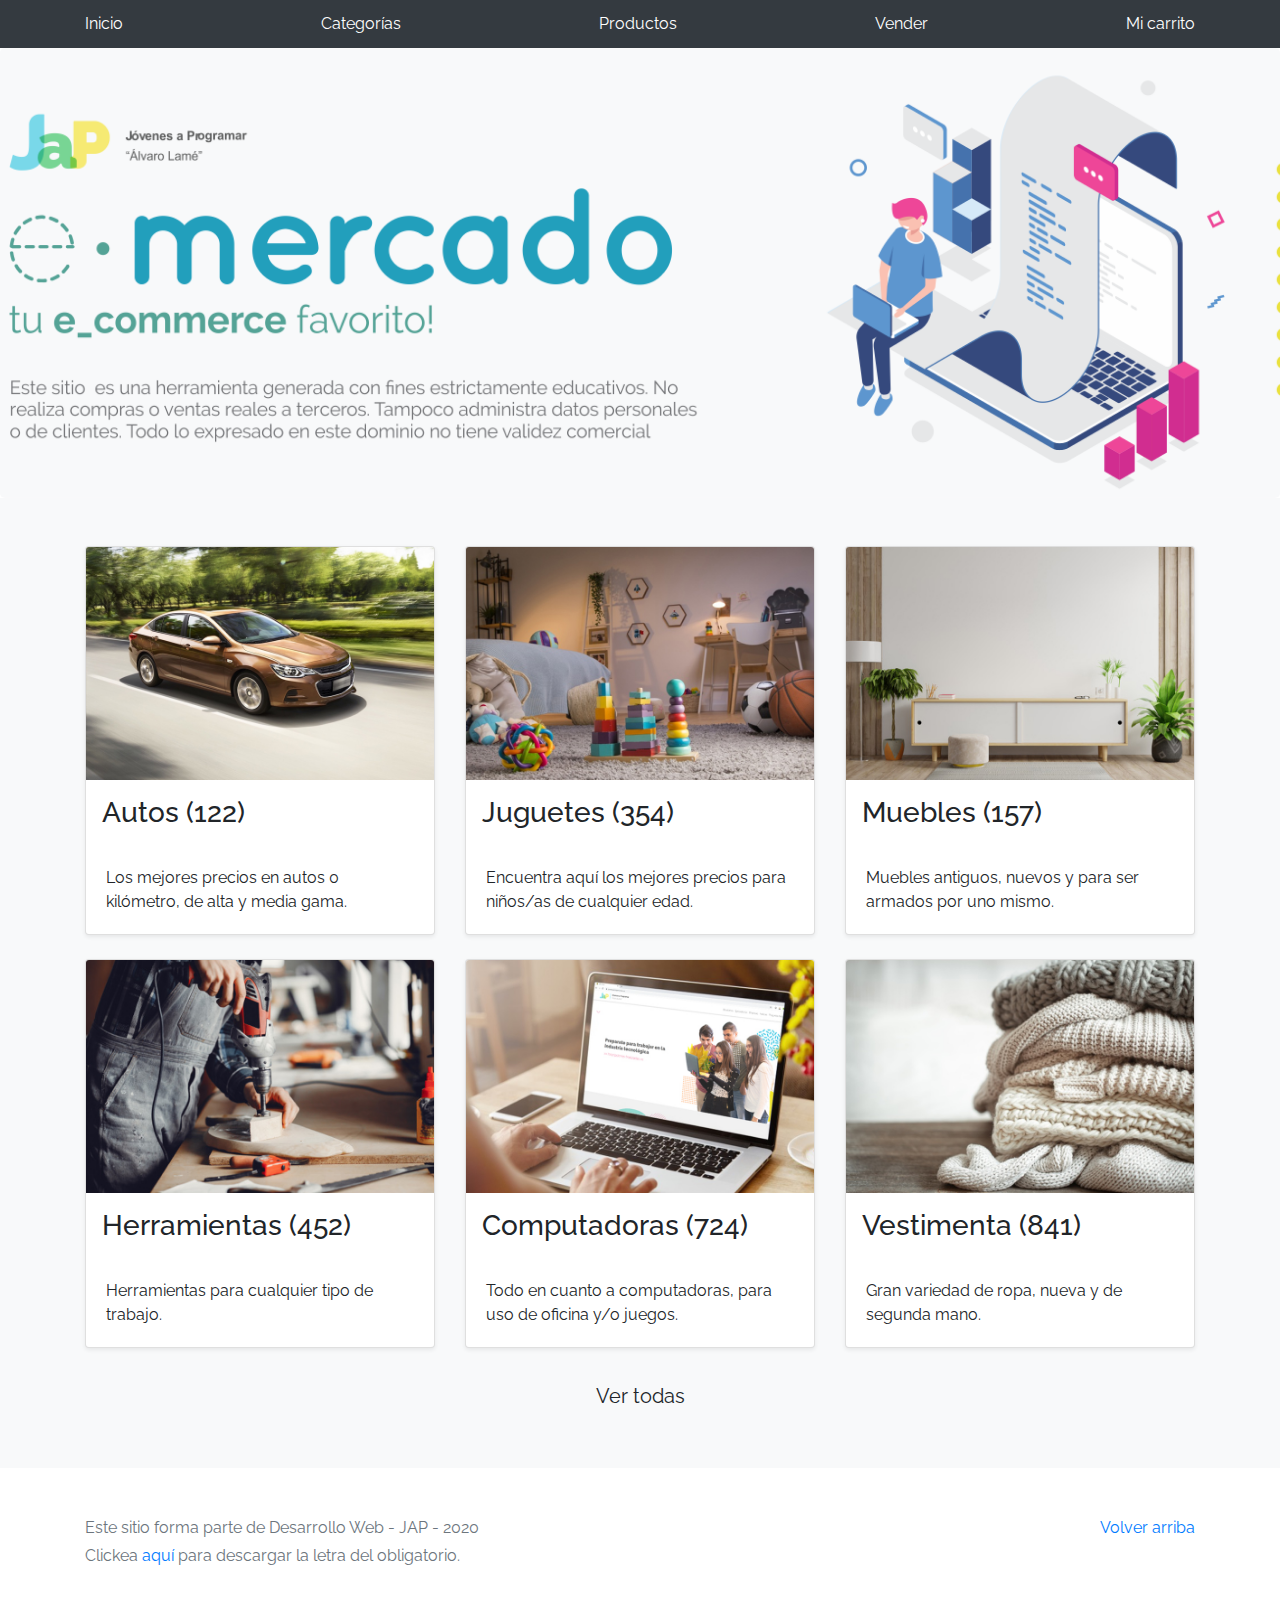
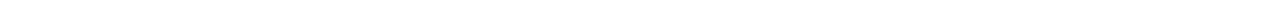
==== index.html @ 8ad5f5ff "Entrega 0" ====
<!DOCTYPE html>
<!-- saved from url=(0049)https://getbootstrap.com/docs/4.3/examples/album/ -->
<html lang="en">
  <head>
    <meta http-equiv="Content-Type" content="text/html; charset=UTF-8">
    <meta name="viewport" content="width=device-width, initial-scale=1, shrink-to-fit=no">
    <meta name="description" content="">
    <title>eMercado - Todo lo que busques está aquí</title>

    <link rel="canonical" href="https://getbootstrap.com/docs/4.3/examples/album/">
    <link href="https://fonts.googleapis.com/css?family=Raleway:300,300i,400,400i,700,700i,900,900i" rel="stylesheet">
    <!-- Bootstrap core CSS -->
    <link href="css/bootstrap.min.css" rel="stylesheet">
    <link href="css/styles.css" rel="stylesheet">
  </head>
  <body>
    <nav class="site-header sticky-top py-1 bg-dark">
      <div class="container d-flex flex-column flex-md-row justify-content-between">
        <a class="py-2 d-none d-md-inline-block" href="index.html">Inicio</a>
        <a class="py-2 d-none d-md-inline-block" href="categories.html">Categorías</a>
        <a class="py-2 d-none d-md-inline-block" href="products.html">Productos</a>
        <a class="py-2 d-none d-md-inline-block" href="sell.html">Vender</a>
        <a class="py-2 d-none d-md-inline-block" href="cart.html">Mi carrito</a>
      </div>
    </nav>
    <main role="main">
      <section class="jumbotron text-center">
        <div class="m-5">
          <h1></h1>
        </div>
      </section>
      <div class="album py-5 bg-light">
        <div class="container">
          <div class="row">
            <div class="col-md-4">
              <a href="categories.html" class="card mb-4 shadow-sm custom-card">
                <img class="bd-placeholder-img card-img-top"  src="img/cat1.jpg">
                <h3 class="m-3">Autos (122)</h3>
                <div class="card-body">
                  <p class="card-text">Los mejores precios en autos 0 kilómetro, de alta y media gama.</p>
                </div>
              </a>
            </div>
            <div class="col-md-4">
                <a href="categories.html" class="card mb-4 shadow-sm custom-card">
                  <img class="bd-placeholder-img card-img-top" src="img/cat2.jpg">
                  <h3 class="m-3">Juguetes (354)</h3>
                  <div class="card-body">
                    <p class="card-text">Encuentra aquí los mejores precios para niños/as de cualquier edad.</p>
                  </div>
                </a>
            </div>
            <div class="col-md-4">
                <a href="categories.html" class="card mb-4 shadow-sm custom-card">
                  <img class="bd-placeholder-img card-img-top" src="img/cat3.jpg">
                  <h3 class="m-3">Muebles (157)</h3>
                  <div class="card-body">
                    <p class="card-text">Muebles antiguos, nuevos y para ser armados por uno mismo.</p>
                  </div>
                </a>
            </div>
            <div class="col-md-4">
                <a href="categories.html" class="card mb-4 shadow-sm custom-card">
                  <img class="bd-placeholder-img card-img-top" src="img/cat4.jpg">
                  <h3 class="m-3">Herramientas (452)</h3>
                  <div class="card-body">
                    <p class="card-text">Herramientas para cualquier tipo de trabajo.</p>
                  </div>
                </a>
            </div>
            <div class="col-md-4">
                <a href="categories.html" class="card mb-4 shadow-sm custom-card">
                  <img class="bd-placeholder-img card-img-top" src="img/cat5.jpg">
                  <h3 class="m-3">Computadoras (724)</h3>
                  <div class="card-body">
                    <p class="card-text">Todo en cuanto a computadoras, para uso de oficina y/o juegos.</p>
                  </div>
                </a>
            </div>
            <div class="col-md-4">
                <a href="categories.html" class="card mb-4 shadow-sm custom-card">
                  <img class="bd-placeholder-img card-img-top" src="img/cat6.jpg">
                  <h3 class="m-3">Vestimenta (841)</h3>
                  <div class="card-body">
                    <p class="card-text">Gran variedad de ropa, nueva y de segunda mano.</p>
                  </div>
                </a>
            </div>
          </div>
          <div class="row">
              <a type="button" class="btn btn-light btn-lg btn-block" href="categories.html">Ver todas</a>
          </div>
        </div>
      </div>
    </main>
    <footer class="text-muted">
      <div class="container">
        <p class="float-right">
          <a href="#">Volver arriba</a>
        </p>
        <p>Este sitio forma parte de Desarrollo Web - JAP - 2020</p>
        <p>Clickea <a target="_blank" href="Letra.pdf">aquí</a> para descargar la letra del obligatorio.</p>
      </div>
    </footer>
    <script src="js/jquery-3.4.1.min.js"></script>
    <script src="js/bootstrap.bundle.min.js"></script>
    <script src="js/init.js"></script>
  </body>
</html>
---- css/styles.css ----
.jumbotron, .card-body, .container, .site-header{
    font-family: 'Raleway', serif !important;
}

.jumbotron .display-4{
    font-weight: bold;
}

.jumbotron {
  height: 50vh;
  padding: 5em inherit;
  margin-bottom: 0;
  background-color: #53C0FB;
  background: url('../img/cover_back.png');
  background-size: cover;
  background-position: center;
  background-repeat: no-repeat;
  color: black;
  font-weight: bold;
}

@media (min-width: 768px) {
  .jumbotron {
    padding-top: 6rem;
    padding-bottom: 6rem;
  }
}

.jumbotron p:last-child {
  margin-bottom: 0;
}

.jumbotron-heading {
  font-weight: 300;
}

.jumbotron .container {
  max-width: 40rem;
  background-color: rgba(255, 255, 255, 0.5);
  border-radius: 10px;
  text-shadow: 1px 1px 2px grey;
}

.jumbotron .lead{
  font-size: 38px;
}

footer {
  padding-top: 3rem;
  padding-bottom: 3rem;
}

footer p {
  margin-bottom: .25rem;
}

.site-header a {
  color: white;
  transition: ease-in-out color .15s;
}

.light-text {
  color: white;
}

.site-header .dropdown-menu a {
  color: black;
}

.dropzone{
  border: 2px dashed #0087F7;
  border-radius: 5px;
  background: white;
}

.alert{
  position: fixed;
  top:80px;
  width: 50%;
  left: 50%;
  transform: translate(-50%, 0);
}

.lds-ring {
  display: inline-block;
  position: relative;
  width: 64px;
  height: 64px;
  top:50%;
  left: 50%;
}
.lds-ring div {
  box-sizing: border-box;
  display: block;
  position: absolute;
  width: 51px;
  height: 51px;
  margin: 6px;
  border: 6px solid #fff;
  border-radius: 50%;
  animation: lds-ring 1.2s cubic-bezier(0.5, 0, 0.5, 1) infinite;
  border-color: #fff transparent transparent transparent;
}
.lds-ring div:nth-child(1) {
  animation-delay: -0.45s;
}
.lds-ring div:nth-child(2) {
  animation-delay: -0.3s;
}
.lds-ring div:nth-child(3) {
  animation-delay: -0.15s;
}
@keyframes lds-ring {
  0% {
    transform: rotate(0deg);
  }
  100% {
    transform: rotate(360deg);
  }
}

#spinner-wrapper{
  position: fixed;
  background-color: rgba(0,0,0,0.5);
  width:100%;
  height: 100%;
  top:0;
  left:0;
  z-index: 1021;
  display: none;
}

a.custom-card,
a.custom-card:hover {
  color: inherit;
  text-decoration: inherit;
}

.checked {
  color: orange;
}
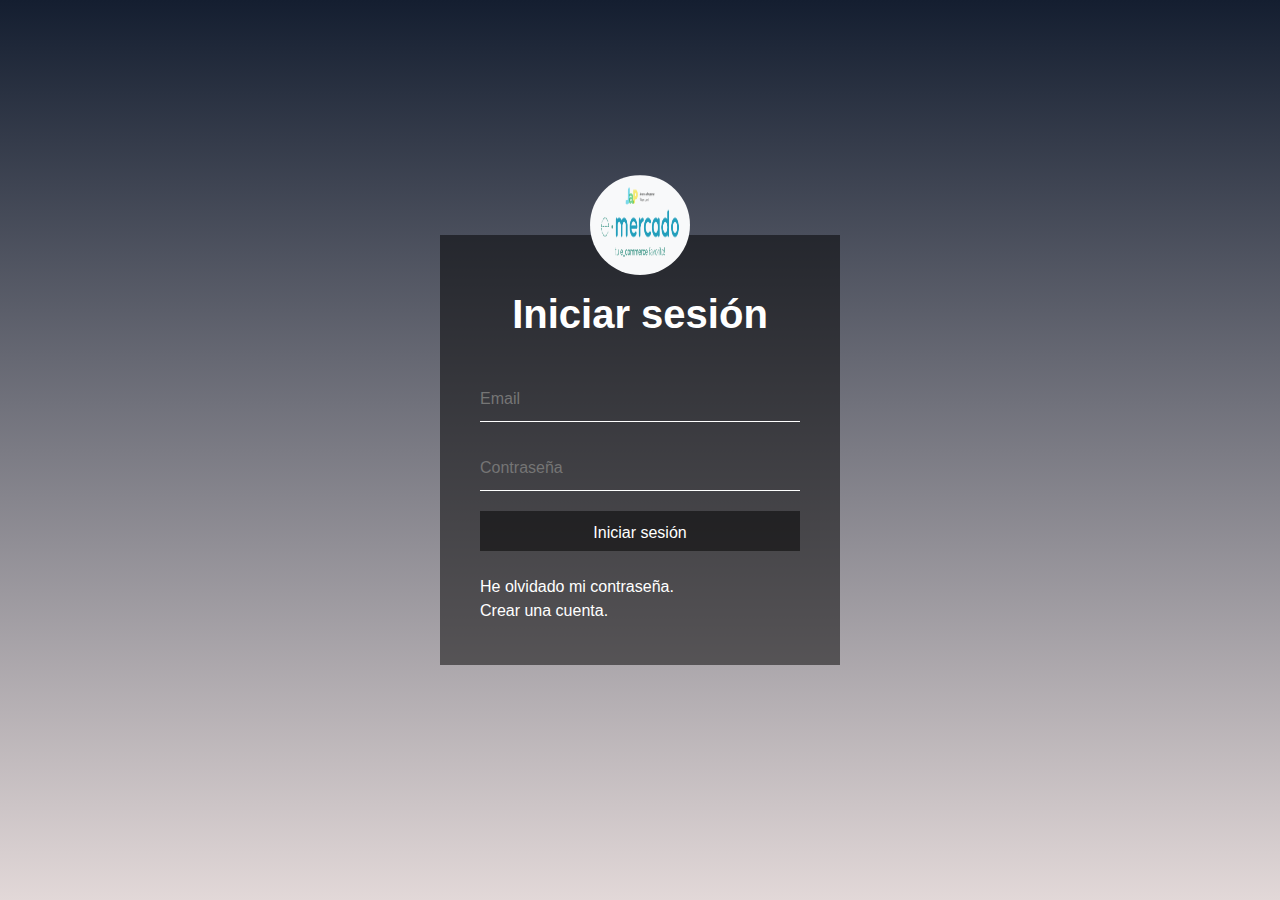
==== commit 654fdf97: "Arreglo cosas al login" ====
--- a/index.html
+++ b/index.html
@@ -5,6 +5,7 @@
     <meta http-equiv="Content-Type" content="text/html; charset=UTF-8">
     <meta name="viewport" content="width=device-width, initial-scale=1, shrink-to-fit=no">
     <meta name="description" content="">
+    <link rel="shortcut icon" href="img/login.png">
     <title>eMercado - Todo lo que busques está aquí</title>
 
     <link rel="canonical" href="https://getbootstrap.com/docs/4.3/examples/album/">
@@ -105,5 +106,6 @@
     <script src="js/jquery-3.4.1.min.js"></script>
     <script src="js/bootstrap.bundle.min.js"></script>
     <script src="js/init.js"></script>
+    <script src="js/index.js"></script>
   </body>
 </html>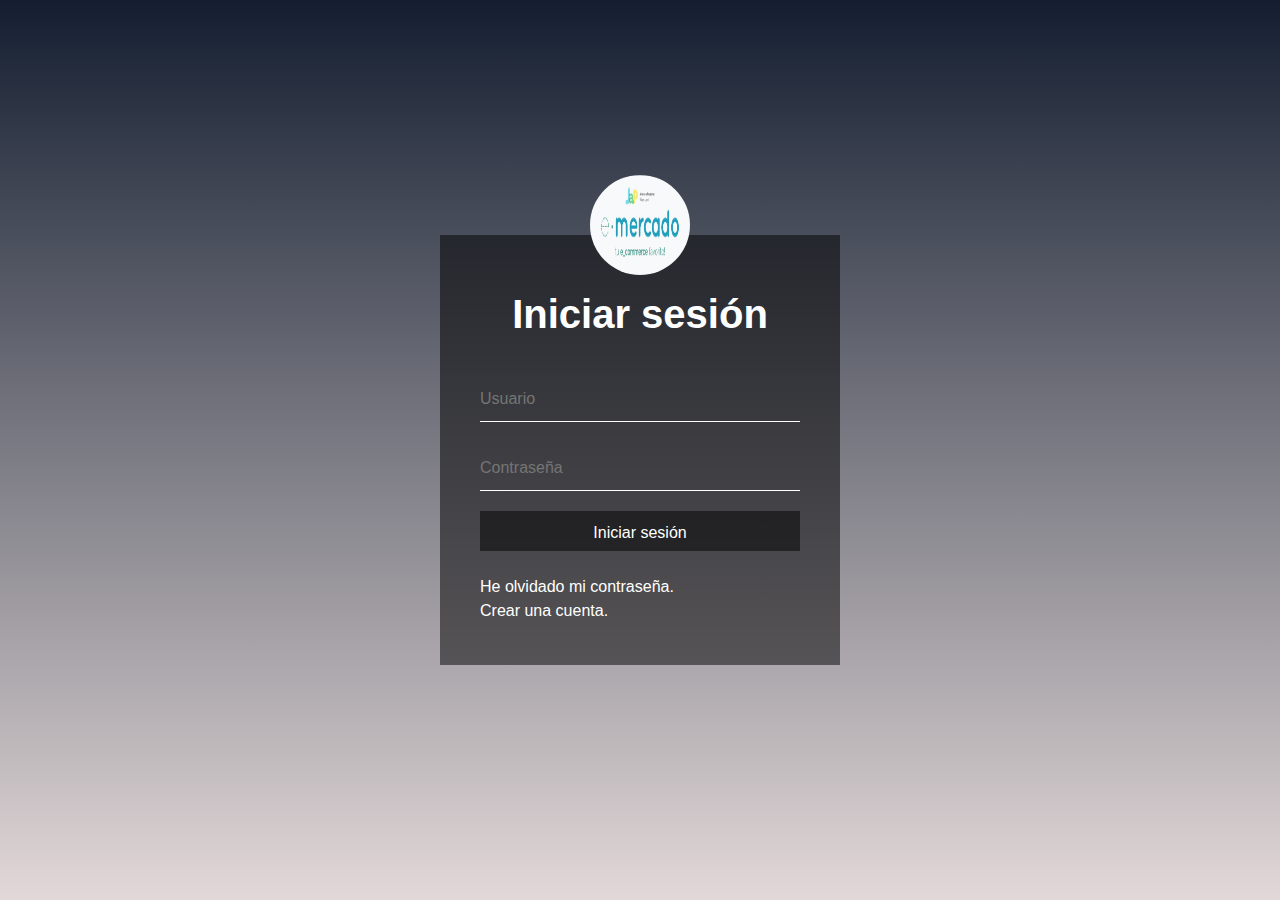
==== commit 25d121ce: "Entrega 4 terminada" ====
--- a/index.html
+++ b/index.html
@@ -21,7 +21,16 @@
         <a class="py-2 d-none d-md-inline-block" href="categories.html">Categorías</a>
         <a class="py-2 d-none d-md-inline-block" href="products.html">Productos</a>
         <a class="py-2 d-none d-md-inline-block" href="sell.html">Vender</a>
-        <a class="py-2 d-none d-md-inline-block" href="cart.html">Mi carrito</a>
+        <a class="nav-link dropdown-toggle " href="#" id="navbarDropdown" role="button" data-toggle="dropdown" aria-haspopup="true" aria-expanded="false">
+          Bienvenido
+        </a>
+        <div class="dropdown-menu" aria-labelledby="navbarDropdown">
+          <a class="dropdown-item" href="my-profile.html">Mi perfil</a>
+          <a class="dropdown-item" href="cart.html">Mi carrito</a>
+          <div class="dropdown-divider"></div>
+          <a class="dropdown-item" id="logout" href="login.html">Cerrar sesion</a>
+        </div>
+      </div>
       </div>
     </nav>
     <main role="main">
@@ -107,5 +116,6 @@
     <script src="js/bootstrap.bundle.min.js"></script>
     <script src="js/init.js"></script>
     <script src="js/index.js"></script>
+    <script src="js/logout.js"></script>
   </body>
 </html>